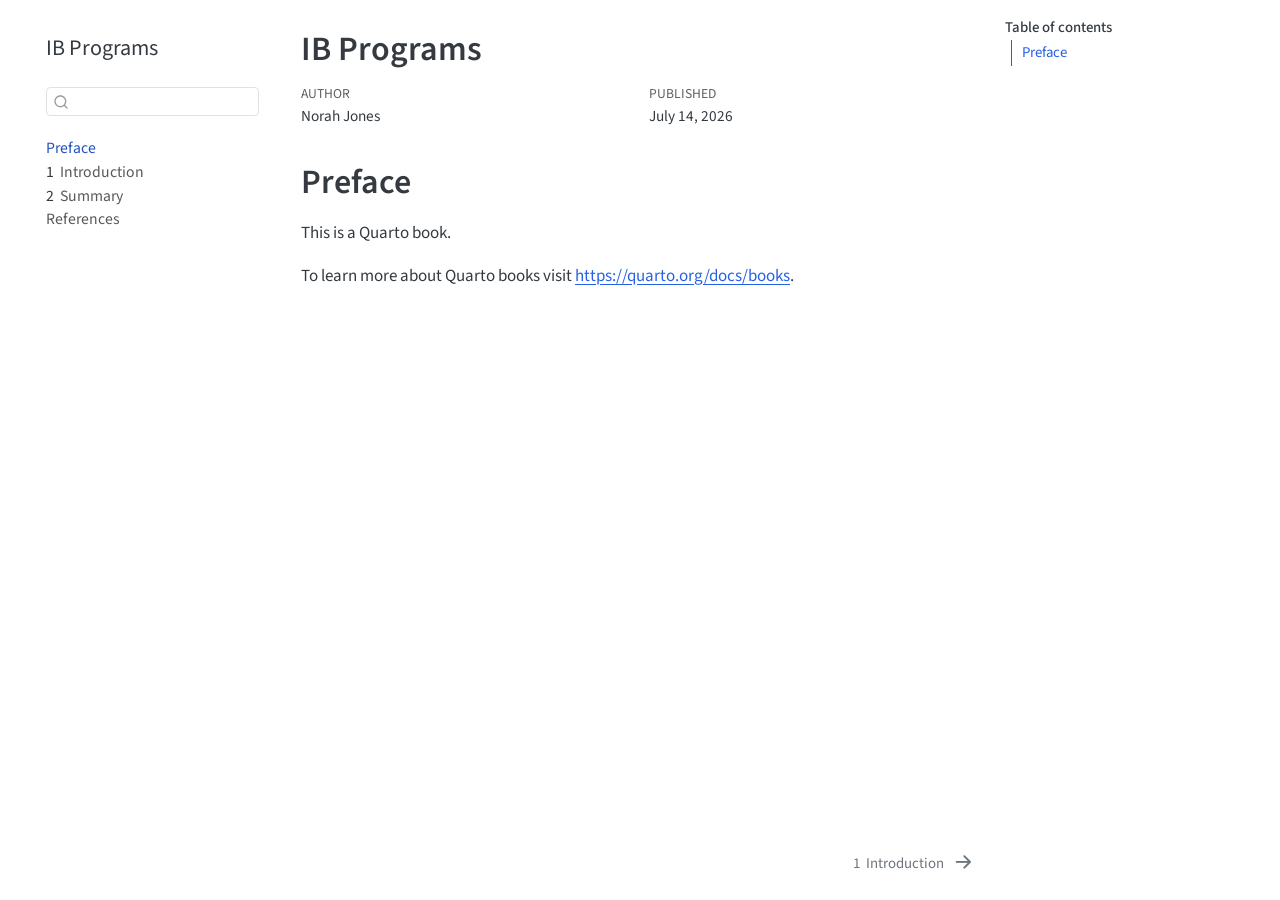
==== index.html @ 58c1e827 "Built site for gh-pages" ====
<!DOCTYPE html>
<html xmlns="http://www.w3.org/1999/xhtml" lang="en" xml:lang="en"><head>

<meta charset="utf-8">
<meta name="generator" content="quarto-1.8.26">

<meta name="viewport" content="width=device-width, initial-scale=1.0, user-scalable=yes">

<meta name="author" content="Norah Jones">
<meta name="dcterms.date" content="2026-07-14">

<title>IB Programs</title>
<style>
code{white-space: pre-wrap;}
span.smallcaps{font-variant: small-caps;}
div.columns{display: flex; gap: min(4vw, 1.5em);}
div.column{flex: auto; overflow-x: auto;}
div.hanging-indent{margin-left: 1.5em; text-indent: -1.5em;}
ul.task-list{list-style: none;}
ul.task-list li input[type="checkbox"] {
  width: 0.8em;
  margin: 0 0.8em 0.2em -1em; /* quarto-specific, see https://github.com/quarto-dev/quarto-cli/issues/4556 */ 
  vertical-align: middle;
}
</style>


<script src="site_libs/quarto-nav/quarto-nav.js"></script>
<script src="site_libs/quarto-nav/headroom.min.js"></script>
<script src="site_libs/clipboard/clipboard.min.js"></script>
<script src="site_libs/quarto-search/autocomplete.umd.js"></script>
<script src="site_libs/quarto-search/fuse.min.js"></script>
<script src="site_libs/quarto-search/quarto-search.js"></script>
<meta name="quarto:offset" content="./">
<link href="./intro.html" rel="next">
<script src="site_libs/quarto-html/quarto.js" type="module"></script>
<script src="site_libs/quarto-html/tabsets/tabsets.js" type="module"></script>
<script src="site_libs/quarto-html/axe/axe-check.js" type="module"></script>
<script src="site_libs/quarto-html/popper.min.js"></script>
<script src="site_libs/quarto-html/tippy.umd.min.js"></script>
<script src="site_libs/quarto-html/anchor.min.js"></script>
<link href="site_libs/quarto-html/tippy.css" rel="stylesheet">
<link href="site_libs/quarto-html/quarto-syntax-highlighting-587c61ba64f3a5504c4d52d930310e48.css" rel="stylesheet" id="quarto-text-highlighting-styles">
<script src="site_libs/bootstrap/bootstrap.min.js"></script>
<link href="site_libs/bootstrap/bootstrap-icons.css" rel="stylesheet">
<link href="site_libs/bootstrap/bootstrap-70a47bd5681a7291082a5b9f83d58762.min.css" rel="stylesheet" append-hash="true" id="quarto-bootstrap" data-mode="light">
<script id="quarto-search-options" type="application/json">{
  "location": "sidebar",
  "copy-button": false,
  "collapse-after": 3,
  "panel-placement": "start",
  "type": "textbox",
  "limit": 50,
  "keyboard-shortcut": [
    "f",
    "/",
    "s"
  ],
  "show-item-context": false,
  "language": {
    "search-no-results-text": "No results",
    "search-matching-documents-text": "matching documents",
    "search-copy-link-title": "Copy link to search",
    "search-hide-matches-text": "Hide additional matches",
    "search-more-match-text": "more match in this document",
    "search-more-matches-text": "more matches in this document",
    "search-clear-button-title": "Clear",
    "search-text-placeholder": "",
    "search-detached-cancel-button-title": "Cancel",
    "search-submit-button-title": "Submit",
    "search-label": "Search"
  }
}</script>


</head>

<body class="nav-sidebar floating quarto-light">

<div id="quarto-search-results"></div>
  <header id="quarto-header" class="headroom fixed-top">
  <nav class="quarto-secondary-nav">
    <div class="container-fluid d-flex">
      <button type="button" class="quarto-btn-toggle btn" data-bs-toggle="collapse" role="button" data-bs-target=".quarto-sidebar-collapse-item" aria-controls="quarto-sidebar" aria-expanded="false" aria-label="Toggle sidebar navigation" onclick="if (window.quartoToggleHeadroom) { window.quartoToggleHeadroom(); }">
        <i class="bi bi-layout-text-sidebar-reverse"></i>
      </button>
        <nav class="quarto-page-breadcrumbs" aria-label="breadcrumb"><ol class="breadcrumb"><li class="breadcrumb-item"><a href="./index.html">Preface</a></li></ol></nav>
        <a class="flex-grow-1" role="navigation" data-bs-toggle="collapse" data-bs-target=".quarto-sidebar-collapse-item" aria-controls="quarto-sidebar" aria-expanded="false" aria-label="Toggle sidebar navigation" onclick="if (window.quartoToggleHeadroom) { window.quartoToggleHeadroom(); }">      
        </a>
      <button type="button" class="btn quarto-search-button" aria-label="Search" onclick="window.quartoOpenSearch();">
        <i class="bi bi-search"></i>
      </button>
    </div>
  </nav>
</header>
<!-- content -->
<div id="quarto-content" class="quarto-container page-columns page-rows-contents page-layout-article">
<!-- sidebar -->
  <nav id="quarto-sidebar" class="sidebar collapse collapse-horizontal quarto-sidebar-collapse-item sidebar-navigation floating overflow-auto">
    <div class="pt-lg-2 mt-2 text-left sidebar-header">
    <div class="sidebar-title mb-0 py-0">
      <a href="./">IB Programs</a> 
    </div>
      </div>
        <div class="mt-2 flex-shrink-0 align-items-center">
        <div class="sidebar-search">
        <div id="quarto-search" class="" title="Search"></div>
        </div>
        </div>
    <div class="sidebar-menu-container"> 
    <ul class="list-unstyled mt-1">
        <li class="sidebar-item">
  <div class="sidebar-item-container"> 
  <a href="./index.html" class="sidebar-item-text sidebar-link active">
 <span class="menu-text">Preface</span></a>
  </div>
</li>
        <li class="sidebar-item">
  <div class="sidebar-item-container"> 
  <a href="./intro.html" class="sidebar-item-text sidebar-link">
 <span class="menu-text"><span class="chapter-number">1</span>&nbsp; <span class="chapter-title">Introduction</span></span></a>
  </div>
</li>
        <li class="sidebar-item">
  <div class="sidebar-item-container"> 
  <a href="./summary.html" class="sidebar-item-text sidebar-link">
 <span class="menu-text"><span class="chapter-number">2</span>&nbsp; <span class="chapter-title">Summary</span></span></a>
  </div>
</li>
        <li class="sidebar-item">
  <div class="sidebar-item-container"> 
  <a href="./references.html" class="sidebar-item-text sidebar-link">
 <span class="menu-text">References</span></a>
  </div>
</li>
    </ul>
    </div>
</nav>
<div id="quarto-sidebar-glass" class="quarto-sidebar-collapse-item" data-bs-toggle="collapse" data-bs-target=".quarto-sidebar-collapse-item"></div>
<!-- margin-sidebar -->
    <div id="quarto-margin-sidebar" class="sidebar margin-sidebar">
        <nav id="TOC" role="doc-toc" class="toc-active">
    <h2 id="toc-title">Table of contents</h2>
   
  <ul>
  <li><a href="#preface" id="toc-preface" class="nav-link active" data-scroll-target="#preface">Preface</a></li>
  </ul>
</nav>
    </div>
<!-- main -->
<main class="content" id="quarto-document-content">

<header id="title-block-header" class="quarto-title-block default">
<div class="quarto-title">
<h1 class="title">IB Programs</h1>
</div>



<div class="quarto-title-meta">

    <div>
    <div class="quarto-title-meta-heading">Author</div>
    <div class="quarto-title-meta-contents">
             <p>Norah Jones </p>
          </div>
  </div>
    
    <div>
    <div class="quarto-title-meta-heading">Published</div>
    <div class="quarto-title-meta-contents">
      <p class="date">July 14, 2026</p>
    </div>
  </div>
  
    
  </div>
  


</header>


<section id="preface" class="level1 unnumbered">
<h1 class="unnumbered">Preface</h1>
<p>This is a Quarto book.</p>
<p>To learn more about Quarto books visit <a href="https://quarto.org/docs/books" class="uri">https://quarto.org/docs/books</a>.</p>


</section>

</main> <!-- /main -->
<script id="quarto-html-after-body" type="application/javascript">
  window.document.addEventListener("DOMContentLoaded", function (event) {
    const icon = "";
    const anchorJS = new window.AnchorJS();
    anchorJS.options = {
      placement: 'right',
      icon: icon
    };
    anchorJS.add('.anchored');
    const isCodeAnnotation = (el) => {
      for (const clz of el.classList) {
        if (clz.startsWith('code-annotation-')) {                     
          return true;
        }
      }
      return false;
    }
    const onCopySuccess = function(e) {
      // button target
      const button = e.trigger;
      // don't keep focus
      button.blur();
      // flash "checked"
      button.classList.add('code-copy-button-checked');
      var currentTitle = button.getAttribute("title");
      button.setAttribute("title", "Copied!");
      let tooltip;
      if (window.bootstrap) {
        button.setAttribute("data-bs-toggle", "tooltip");
        button.setAttribute("data-bs-placement", "left");
        button.setAttribute("data-bs-title", "Copied!");
        tooltip = new bootstrap.Tooltip(button, 
          { trigger: "manual", 
            customClass: "code-copy-button-tooltip",
            offset: [0, -8]});
        tooltip.show();    
      }
      setTimeout(function() {
        if (tooltip) {
          tooltip.hide();
          button.removeAttribute("data-bs-title");
          button.removeAttribute("data-bs-toggle");
          button.removeAttribute("data-bs-placement");
        }
        button.setAttribute("title", currentTitle);
        button.classList.remove('code-copy-button-checked');
      }, 1000);
      // clear code selection
      e.clearSelection();
    }
    const getTextToCopy = function(trigger) {
      const outerScaffold = trigger.parentElement.cloneNode(true);
      const codeEl = outerScaffold.querySelector('code');
      for (const childEl of codeEl.children) {
        if (isCodeAnnotation(childEl)) {
          childEl.remove();
        }
      }
      return codeEl.innerText;
    }
    const clipboard = new window.ClipboardJS('.code-copy-button:not([data-in-quarto-modal])', {
      text: getTextToCopy
    });
    clipboard.on('success', onCopySuccess);
    if (window.document.getElementById('quarto-embedded-source-code-modal')) {
      const clipboardModal = new window.ClipboardJS('.code-copy-button[data-in-quarto-modal]', {
        text: getTextToCopy,
        container: window.document.getElementById('quarto-embedded-source-code-modal')
      });
      clipboardModal.on('success', onCopySuccess);
    }
      var localhostRegex = new RegExp(/^(?:http|https):\/\/localhost\:?[0-9]*\//);
      var mailtoRegex = new RegExp(/^mailto:/);
        var filterRegex = new RegExp('/' + window.location.host + '/');
      var isInternal = (href) => {
          return filterRegex.test(href) || localhostRegex.test(href) || mailtoRegex.test(href);
      }
      // Inspect non-navigation links and adorn them if external
     var links = window.document.querySelectorAll('a[href]:not(.nav-link):not(.navbar-brand):not(.toc-action):not(.sidebar-link):not(.sidebar-item-toggle):not(.pagination-link):not(.no-external):not([aria-hidden]):not(.dropdown-item):not(.quarto-navigation-tool):not(.about-link)');
      for (var i=0; i<links.length; i++) {
        const link = links[i];
        if (!isInternal(link.href)) {
          // undo the damage that might have been done by quarto-nav.js in the case of
          // links that we want to consider external
          if (link.dataset.originalHref !== undefined) {
            link.href = link.dataset.originalHref;
          }
        }
      }
    function tippyHover(el, contentFn, onTriggerFn, onUntriggerFn) {
      const config = {
        allowHTML: true,
        maxWidth: 500,
        delay: 100,
        arrow: false,
        appendTo: function(el) {
            return el.parentElement;
        },
        interactive: true,
        interactiveBorder: 10,
        theme: 'quarto',
        placement: 'bottom-start',
      };
      if (contentFn) {
        config.content = contentFn;
      }
      if (onTriggerFn) {
        config.onTrigger = onTriggerFn;
      }
      if (onUntriggerFn) {
        config.onUntrigger = onUntriggerFn;
      }
      window.tippy(el, config); 
    }
    const noterefs = window.document.querySelectorAll('a[role="doc-noteref"]');
    for (var i=0; i<noterefs.length; i++) {
      const ref = noterefs[i];
      tippyHover(ref, function() {
        // use id or data attribute instead here
        let href = ref.getAttribute('data-footnote-href') || ref.getAttribute('href');
        try { href = new URL(href).hash; } catch {}
        const id = href.replace(/^#\/?/, "");
        const note = window.document.getElementById(id);
        if (note) {
          return note.innerHTML;
        } else {
          return "";
        }
      });
    }
    const xrefs = window.document.querySelectorAll('a.quarto-xref');
    const processXRef = (id, note) => {
      // Strip column container classes
      const stripColumnClz = (el) => {
        el.classList.remove("page-full", "page-columns");
        if (el.children) {
          for (const child of el.children) {
            stripColumnClz(child);
          }
        }
      }
      stripColumnClz(note)
      if (id === null || id.startsWith('sec-')) {
        // Special case sections, only their first couple elements
        const container = document.createElement("div");
        if (note.children && note.children.length > 2) {
          container.appendChild(note.children[0].cloneNode(true));
          for (let i = 1; i < note.children.length; i++) {
            const child = note.children[i];
            if (child.tagName === "P" && child.innerText === "") {
              continue;
            } else {
              container.appendChild(child.cloneNode(true));
              break;
            }
          }
          if (window.Quarto?.typesetMath) {
            window.Quarto.typesetMath(container);
          }
          return container.innerHTML
        } else {
          if (window.Quarto?.typesetMath) {
            window.Quarto.typesetMath(note);
          }
          return note.innerHTML;
        }
      } else {
        // Remove any anchor links if they are present
        const anchorLink = note.querySelector('a.anchorjs-link');
        if (anchorLink) {
          anchorLink.remove();
        }
        if (window.Quarto?.typesetMath) {
          window.Quarto.typesetMath(note);
        }
        if (note.classList.contains("callout")) {
          return note.outerHTML;
        } else {
          return note.innerHTML;
        }
      }
    }
    for (var i=0; i<xrefs.length; i++) {
      const xref = xrefs[i];
      tippyHover(xref, undefined, function(instance) {
        instance.disable();
        let url = xref.getAttribute('href');
        let hash = undefined; 
        if (url.startsWith('#')) {
          hash = url;
        } else {
          try { hash = new URL(url).hash; } catch {}
        }
        if (hash) {
          const id = hash.replace(/^#\/?/, "");
          const note = window.document.getElementById(id);
          if (note !== null) {
            try {
              const html = processXRef(id, note.cloneNode(true));
              instance.setContent(html);
            } finally {
              instance.enable();
              instance.show();
            }
          } else {
            // See if we can fetch this
            fetch(url.split('#')[0])
            .then(res => res.text())
            .then(html => {
              const parser = new DOMParser();
              const htmlDoc = parser.parseFromString(html, "text/html");
              const note = htmlDoc.getElementById(id);
              if (note !== null) {
                const html = processXRef(id, note);
                instance.setContent(html);
              } 
            }).finally(() => {
              instance.enable();
              instance.show();
            });
          }
        } else {
          // See if we can fetch a full url (with no hash to target)
          // This is a special case and we should probably do some content thinning / targeting
          fetch(url)
          .then(res => res.text())
          .then(html => {
            const parser = new DOMParser();
            const htmlDoc = parser.parseFromString(html, "text/html");
            const note = htmlDoc.querySelector('main.content');
            if (note !== null) {
              // This should only happen for chapter cross references
              // (since there is no id in the URL)
              // remove the first header
              if (note.children.length > 0 && note.children[0].tagName === "HEADER") {
                note.children[0].remove();
              }
              const html = processXRef(null, note);
              instance.setContent(html);
            } 
          }).finally(() => {
            instance.enable();
            instance.show();
          });
        }
      }, function(instance) {
      });
    }
        let selectedAnnoteEl;
        const selectorForAnnotation = ( cell, annotation) => {
          let cellAttr = 'data-code-cell="' + cell + '"';
          let lineAttr = 'data-code-annotation="' +  annotation + '"';
          const selector = 'span[' + cellAttr + '][' + lineAttr + ']';
          return selector;
        }
        const selectCodeLines = (annoteEl) => {
          const doc = window.document;
          const targetCell = annoteEl.getAttribute("data-target-cell");
          const targetAnnotation = annoteEl.getAttribute("data-target-annotation");
          const annoteSpan = window.document.querySelector(selectorForAnnotation(targetCell, targetAnnotation));
          const lines = annoteSpan.getAttribute("data-code-lines").split(",");
          const lineIds = lines.map((line) => {
            return targetCell + "-" + line;
          })
          let top = null;
          let height = null;
          let parent = null;
          if (lineIds.length > 0) {
              //compute the position of the single el (top and bottom and make a div)
              const el = window.document.getElementById(lineIds[0]);
              top = el.offsetTop;
              height = el.offsetHeight;
              parent = el.parentElement.parentElement;
            if (lineIds.length > 1) {
              const lastEl = window.document.getElementById(lineIds[lineIds.length - 1]);
              const bottom = lastEl.offsetTop + lastEl.offsetHeight;
              height = bottom - top;
            }
            if (top !== null && height !== null && parent !== null) {
              // cook up a div (if necessary) and position it 
              let div = window.document.getElementById("code-annotation-line-highlight");
              if (div === null) {
                div = window.document.createElement("div");
                div.setAttribute("id", "code-annotation-line-highlight");
                div.style.position = 'absolute';
                parent.appendChild(div);
              }
              div.style.top = top - 2 + "px";
              div.style.height = height + 4 + "px";
              div.style.left = 0;
              let gutterDiv = window.document.getElementById("code-annotation-line-highlight-gutter");
              if (gutterDiv === null) {
                gutterDiv = window.document.createElement("div");
                gutterDiv.setAttribute("id", "code-annotation-line-highlight-gutter");
                gutterDiv.style.position = 'absolute';
                const codeCell = window.document.getElementById(targetCell);
                const gutter = codeCell.querySelector('.code-annotation-gutter');
                gutter.appendChild(gutterDiv);
              }
              gutterDiv.style.top = top - 2 + "px";
              gutterDiv.style.height = height + 4 + "px";
            }
            selectedAnnoteEl = annoteEl;
          }
        };
        const unselectCodeLines = () => {
          const elementsIds = ["code-annotation-line-highlight", "code-annotation-line-highlight-gutter"];
          elementsIds.forEach((elId) => {
            const div = window.document.getElementById(elId);
            if (div) {
              div.remove();
            }
          });
          selectedAnnoteEl = undefined;
        };
          // Handle positioning of the toggle
      window.addEventListener(
        "resize",
        throttle(() => {
          elRect = undefined;
          if (selectedAnnoteEl) {
            selectCodeLines(selectedAnnoteEl);
          }
        }, 10)
      );
      function throttle(fn, ms) {
      let throttle = false;
      let timer;
        return (...args) => {
          if(!throttle) { // first call gets through
              fn.apply(this, args);
              throttle = true;
          } else { // all the others get throttled
              if(timer) clearTimeout(timer); // cancel #2
              timer = setTimeout(() => {
                fn.apply(this, args);
                timer = throttle = false;
              }, ms);
          }
        };
      }
        // Attach click handler to the DT
        const annoteDls = window.document.querySelectorAll('dt[data-target-cell]');
        for (const annoteDlNode of annoteDls) {
          annoteDlNode.addEventListener('click', (event) => {
            const clickedEl = event.target;
            if (clickedEl !== selectedAnnoteEl) {
              unselectCodeLines();
              const activeEl = window.document.querySelector('dt[data-target-cell].code-annotation-active');
              if (activeEl) {
                activeEl.classList.remove('code-annotation-active');
              }
              selectCodeLines(clickedEl);
              clickedEl.classList.add('code-annotation-active');
            } else {
              // Unselect the line
              unselectCodeLines();
              clickedEl.classList.remove('code-annotation-active');
            }
          });
        }
    const findCites = (el) => {
      const parentEl = el.parentElement;
      if (parentEl) {
        const cites = parentEl.dataset.cites;
        if (cites) {
          return {
            el,
            cites: cites.split(' ')
          };
        } else {
          return findCites(el.parentElement)
        }
      } else {
        return undefined;
      }
    };
    var bibliorefs = window.document.querySelectorAll('a[role="doc-biblioref"]');
    for (var i=0; i<bibliorefs.length; i++) {
      const ref = bibliorefs[i];
      const citeInfo = findCites(ref);
      if (citeInfo) {
        tippyHover(citeInfo.el, function() {
          var popup = window.document.createElement('div');
          citeInfo.cites.forEach(function(cite) {
            var citeDiv = window.document.createElement('div');
            citeDiv.classList.add('hanging-indent');
            citeDiv.classList.add('csl-entry');
            var biblioDiv = window.document.getElementById('ref-' + cite);
            if (biblioDiv) {
              citeDiv.innerHTML = biblioDiv.innerHTML;
            }
            popup.appendChild(citeDiv);
          });
          return popup.innerHTML;
        });
      }
    }
  });
  </script>
<nav class="page-navigation">
  <div class="nav-page nav-page-previous">
  </div>
  <div class="nav-page nav-page-next">
      <a href="./intro.html" class="pagination-link" aria-label="Introduction">
        <span class="nav-page-text"><span class="chapter-number">1</span>&nbsp; <span class="chapter-title">Introduction</span></span> <i class="bi bi-arrow-right-short"></i>
      </a>
  </div>
</nav>
</div> <!-- /content -->




</body></html>
---- site_libs/quarto-html/tippy.css ----
.tippy-box[data-animation=fade][data-state=hidden]{opacity:0}[data-tippy-root]{max-width:calc(100vw - 10px)}.tippy-box{position:relative;background-color:#333;color:#fff;border-radius:4px;font-size:14px;line-height:1.4;white-space:normal;outline:0;transition-property:transform,visibility,opacity}.tippy-box[data-placement^=top]>.tippy-arrow{bottom:0}.tippy-box[data-placement^=top]>.tippy-arrow:before{bottom:-7px;left:0;border-width:8px 8px 0;border-top-color:initial;transform-origin:center top}.tippy-box[data-placement^=bottom]>.tippy-arrow{top:0}.tippy-box[data-placement^=bottom]>.tippy-arrow:before{top:-7px;left:0;border-width:0 8px 8px;border-bottom-color:initial;transform-origin:center bottom}.tippy-box[data-placement^=left]>.tippy-arrow{right:0}.tippy-box[data-placement^=left]>.tippy-arrow:before{border-width:8px 0 8px 8px;border-left-color:initial;right:-7px;transform-origin:center left}.tippy-box[data-placement^=right]>.tippy-arrow{left:0}.tippy-box[data-placement^=right]>.tippy-arrow:before{left:-7px;border-width:8px 8px 8px 0;border-right-color:initial;transform-origin:center right}.tippy-box[data-inertia][data-state=visible]{transition-timing-function:cubic-bezier(.54,1.5,.38,1.11)}.tippy-arrow{width:16px;height:16px;color:#333}.tippy-arrow:before{content:"";position:absolute;border-color:transparent;border-style:solid}.tippy-content{position:relative;padding:5px 9px;z-index:1}
---- site_libs/quarto-html/quarto-syntax-highlighting-587c61ba64f3a5504c4d52d930310e48.css ----
/* quarto syntax highlight colors */
:root {
  --quarto-hl-ot-color: #003B4F;
  --quarto-hl-at-color: #657422;
  --quarto-hl-ss-color: #20794D;
  --quarto-hl-an-color: #5E5E5E;
  --quarto-hl-fu-color: #4758AB;
  --quarto-hl-st-color: #20794D;
  --quarto-hl-cf-color: #003B4F;
  --quarto-hl-op-color: #5E5E5E;
  --quarto-hl-er-color: #AD0000;
  --quarto-hl-bn-color: #AD0000;
  --quarto-hl-al-color: #AD0000;
  --quarto-hl-va-color: #111111;
  --quarto-hl-bu-color: inherit;
  --quarto-hl-ex-color: inherit;
  --quarto-hl-pp-color: #AD0000;
  --quarto-hl-in-color: #5E5E5E;
  --quarto-hl-vs-color: #20794D;
  --quarto-hl-wa-color: #5E5E5E;
  --quarto-hl-do-color: #5E5E5E;
  --quarto-hl-im-color: #00769E;
  --quarto-hl-ch-color: #20794D;
  --quarto-hl-dt-color: #AD0000;
  --quarto-hl-fl-color: #AD0000;
  --quarto-hl-co-color: #5E5E5E;
  --quarto-hl-cv-color: #5E5E5E;
  --quarto-hl-cn-color: #8f5902;
  --quarto-hl-sc-color: #5E5E5E;
  --quarto-hl-dv-color: #AD0000;
  --quarto-hl-kw-color: #003B4F;
}

/* other quarto variables */
:root {
  --quarto-font-monospace: SFMono-Regular, Menlo, Monaco, Consolas, "Liberation Mono", "Courier New", monospace;
}

/* syntax highlight based on Pandoc's rules */
pre > code.sourceCode > span {
  color: #003B4F;
}

code.sourceCode > span {
  color: #003B4F;
}

div.sourceCode,
div.sourceCode pre.sourceCode {
  color: #003B4F;
}

/* Normal */
code span {
  color: #003B4F;
}

/* Alert */
code span.al {
  color: #AD0000;
  font-style: inherit;
}

/* Annotation */
code span.an {
  color: #5E5E5E;
  font-style: inherit;
}

/* Attribute */
code span.at {
  color: #657422;
  font-style: inherit;
}

/* BaseN */
code span.bn {
  color: #AD0000;
  font-style: inherit;
}

/* BuiltIn */
code span.bu {
  font-style: inherit;
}

/* ControlFlow */
code span.cf {
  color: #003B4F;
  font-weight: bold;
  font-style: inherit;
}

/* Char */
code span.ch {
  color: #20794D;
  font-style: inherit;
}

/* Constant */
code span.cn {
  color: #8f5902;
  font-style: inherit;
}

/* Comment */
code span.co {
  color: #5E5E5E;
  font-style: inherit;
}

/* CommentVar */
code span.cv {
  color: #5E5E5E;
  font-style: italic;
}

/* Documentation */
code span.do {
  color: #5E5E5E;
  font-style: italic;
}

/* DataType */
code span.dt {
  color: #AD0000;
  font-style: inherit;
}

/* DecVal */
code span.dv {
  color: #AD0000;
  font-style: inherit;
}

/* Error */
code span.er {
  color: #AD0000;
  font-style: inherit;
}

/* Extension */
code span.ex {
  font-style: inherit;
}

/* Float */
code span.fl {
  color: #AD0000;
  font-style: inherit;
}

/* Function */
code span.fu {
  color: #4758AB;
  font-style: inherit;
}

/* Import */
code span.im {
  color: #00769E;
  font-style: inherit;
}

/* Information */
code span.in {
  color: #5E5E5E;
  font-style: inherit;
}

/* Keyword */
code span.kw {
  color: #003B4F;
  font-weight: bold;
  font-style: inherit;
}

/* Operator */
code span.op {
  color: #5E5E5E;
  font-style: inherit;
}

/* Other */
code span.ot {
  color: #003B4F;
  font-style: inherit;
}

/* Preprocessor */
code span.pp {
  color: #AD0000;
  font-style: inherit;
}

/* SpecialChar */
code span.sc {
  color: #5E5E5E;
  font-style: inherit;
}

/* SpecialString */
code span.ss {
  color: #20794D;
  font-style: inherit;
}

/* String */
code span.st {
  color: #20794D;
  font-style: inherit;
}

/* Variable */
code span.va {
  color: #111111;
  font-style: inherit;
}

/* VerbatimString */
code span.vs {
  color: #20794D;
  font-style: inherit;
}

/* Warning */
code span.wa {
  color: #5E5E5E;
  font-style: italic;
}

.prevent-inlining {
  content: "</";
}

/*# sourceMappingURL=2dce1cc6c82594539e1579de68416b47.css.map */
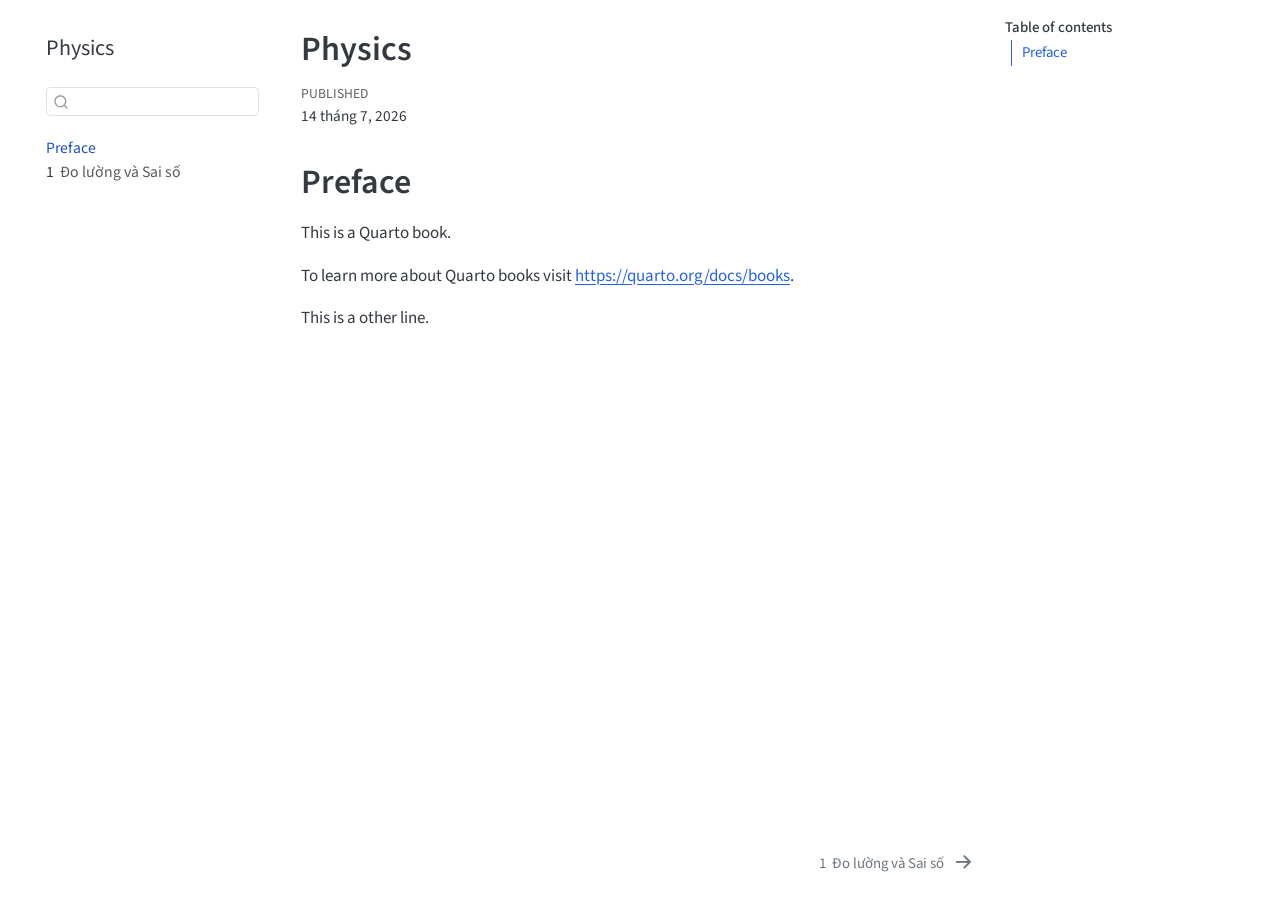
==== commit 9f6c9630: "Built site for gh-pages" ====
--- a/index.html
+++ b/index.html
@@ -1,15 +1,13 @@
 <!DOCTYPE html>
-<html xmlns="http://www.w3.org/1999/xhtml" lang="en" xml:lang="en"><head>
+<html xmlns="http://www.w3.org/1999/xhtml" lang="vi" xml:lang="vi"><head>
 
 <meta charset="utf-8">
 <meta name="generator" content="quarto-1.8.26">
 
 <meta name="viewport" content="width=device-width, initial-scale=1.0, user-scalable=yes">
 
-<meta name="author" content="Norah Jones">
-<meta name="dcterms.date" content="2026-07-14">
-
-<title>IB Programs</title>
+
+<title>Physics</title>
 <style>
 code{white-space: pre-wrap;}
 span.smallcaps{font-variant: small-caps;}
@@ -32,7 +30,7 @@
 <script src="site_libs/quarto-search/fuse.min.js"></script>
 <script src="site_libs/quarto-search/quarto-search.js"></script>
 <meta name="quarto:offset" content="./">
-<link href="./intro.html" rel="next">
+<link href="./measure.html" rel="next">
 <script src="site_libs/quarto-html/quarto.js" type="module"></script>
 <script src="site_libs/quarto-html/tabsets/tabsets.js" type="module"></script>
 <script src="site_libs/quarto-html/axe/axe-check.js" type="module"></script>
@@ -99,7 +97,7 @@
   <nav id="quarto-sidebar" class="sidebar collapse collapse-horizontal quarto-sidebar-collapse-item sidebar-navigation floating overflow-auto">
     <div class="pt-lg-2 mt-2 text-left sidebar-header">
     <div class="sidebar-title mb-0 py-0">
-      <a href="./">IB Programs</a> 
+      <a href="./">Physics</a> 
     </div>
       </div>
         <div class="mt-2 flex-shrink-0 align-items-center">
@@ -117,20 +115,8 @@
 </li>
         <li class="sidebar-item">
   <div class="sidebar-item-container"> 
-  <a href="./intro.html" class="sidebar-item-text sidebar-link">
- <span class="menu-text"><span class="chapter-number">1</span>&nbsp; <span class="chapter-title">Introduction</span></span></a>
-  </div>
-</li>
-        <li class="sidebar-item">
-  <div class="sidebar-item-container"> 
-  <a href="./summary.html" class="sidebar-item-text sidebar-link">
- <span class="menu-text"><span class="chapter-number">2</span>&nbsp; <span class="chapter-title">Summary</span></span></a>
-  </div>
-</li>
-        <li class="sidebar-item">
-  <div class="sidebar-item-container"> 
-  <a href="./references.html" class="sidebar-item-text sidebar-link">
- <span class="menu-text">References</span></a>
+  <a href="./measure.html" class="sidebar-item-text sidebar-link">
+ <span class="menu-text"><span class="chapter-number">1</span>&nbsp; <span class="chapter-title">Đo lường và Sai số</span></span></a>
   </div>
 </li>
     </ul>
@@ -152,24 +138,18 @@
 
 <header id="title-block-header" class="quarto-title-block default">
 <div class="quarto-title">
-<h1 class="title">IB Programs</h1>
+<h1 class="title">Physics</h1>
 </div>
 
 
 
 <div class="quarto-title-meta">
 
-    <div>
-    <div class="quarto-title-meta-heading">Author</div>
-    <div class="quarto-title-meta-contents">
-             <p>Norah Jones </p>
-          </div>
-  </div>
     
     <div>
     <div class="quarto-title-meta-heading">Published</div>
     <div class="quarto-title-meta-contents">
-      <p class="date">July 14, 2026</p>
+      <p class="date">14 tháng 7, 2026</p>
     </div>
   </div>
   
@@ -185,6 +165,7 @@
 <h1 class="unnumbered">Preface</h1>
 <p>This is a Quarto book.</p>
 <p>To learn more about Quarto books visit <a href="https://quarto.org/docs/books" class="uri">https://quarto.org/docs/books</a>.</p>
+<p>This is a other line.</p>
 
 
 </section>
@@ -594,8 +575,8 @@
   <div class="nav-page nav-page-previous">
   </div>
   <div class="nav-page nav-page-next">
-      <a href="./intro.html" class="pagination-link" aria-label="Introduction">
-        <span class="nav-page-text"><span class="chapter-number">1</span>&nbsp; <span class="chapter-title">Introduction</span></span> <i class="bi bi-arrow-right-short"></i>
+      <a href="./measure.html" class="pagination-link" aria-label="Đo lường và Sai số">
+        <span class="nav-page-text"><span class="chapter-number">1</span>&nbsp; <span class="chapter-title">Đo lường và Sai số</span></span> <i class="bi bi-arrow-right-short"></i>
       </a>
   </div>
 </nav>
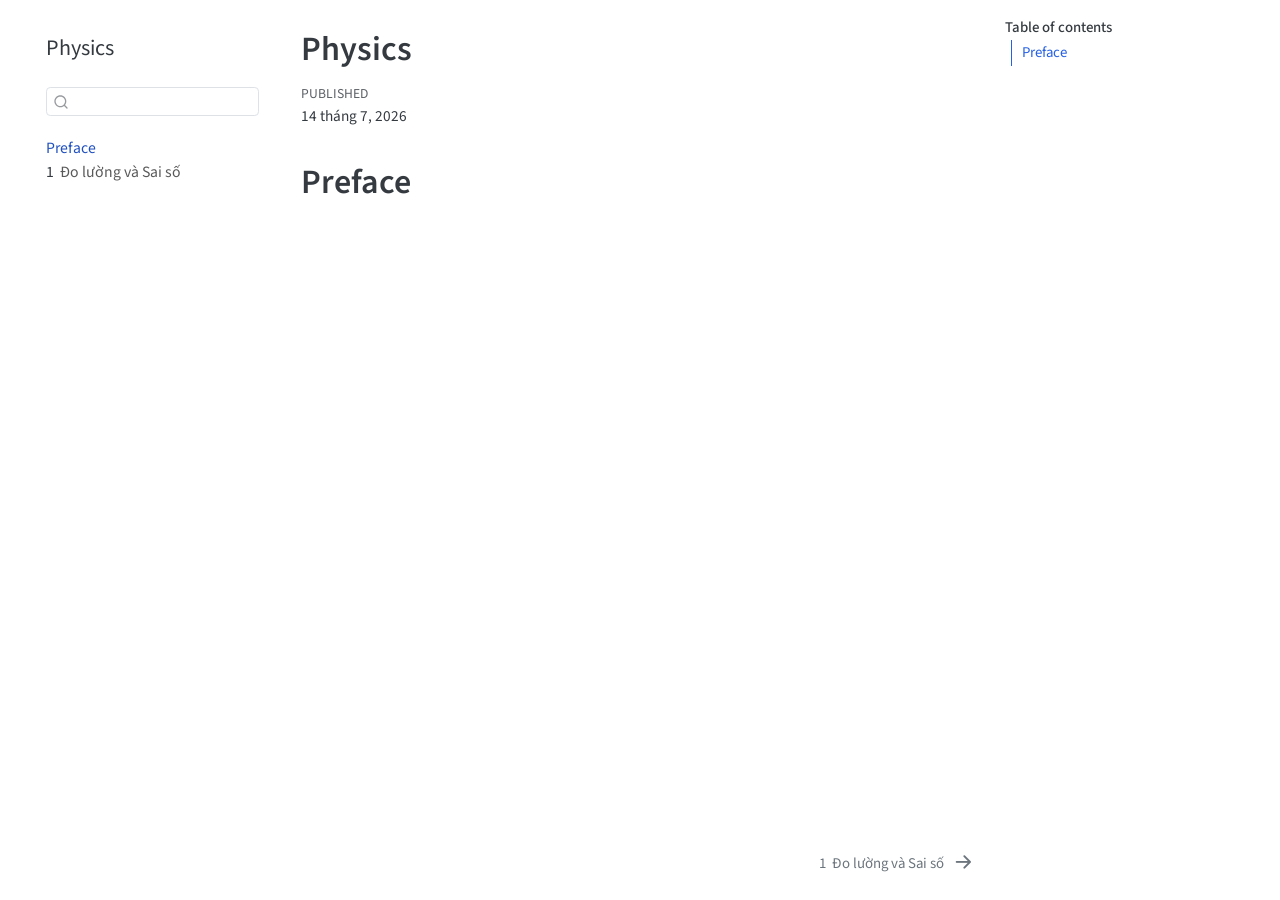
==== commit 2a9a622f: "Built site for gh-pages" ====
--- a/index.html
+++ b/index.html
@@ -163,9 +163,6 @@
 
 <section id="preface" class="level1 unnumbered">
 <h1 class="unnumbered">Preface</h1>
-<p>This is a Quarto book.</p>
-<p>To learn more about Quarto books visit <a href="https://quarto.org/docs/books" class="uri">https://quarto.org/docs/books</a>.</p>
-<p>This is a other line.</p>
 
 
 </section>
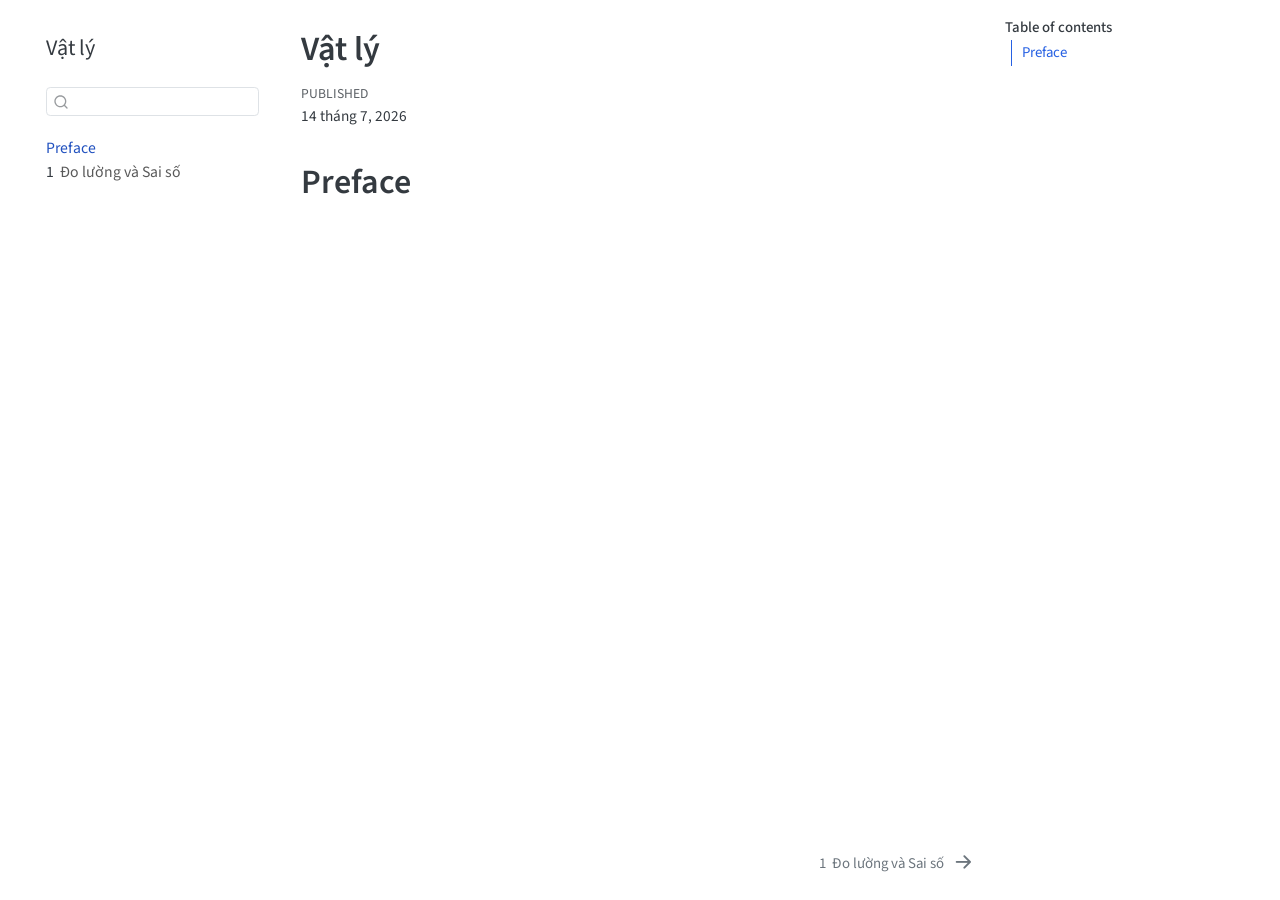
==== commit 68c2e656: "Built site for gh-pages" ====
--- a/index.html
+++ b/index.html
@@ -7,7 +7,7 @@
 <meta name="viewport" content="width=device-width, initial-scale=1.0, user-scalable=yes">
 
 
-<title>Physics</title>
+<title>Vật lý</title>
 <style>
 code{white-space: pre-wrap;}
 span.smallcaps{font-variant: small-caps;}
@@ -97,7 +97,7 @@
   <nav id="quarto-sidebar" class="sidebar collapse collapse-horizontal quarto-sidebar-collapse-item sidebar-navigation floating overflow-auto">
     <div class="pt-lg-2 mt-2 text-left sidebar-header">
     <div class="sidebar-title mb-0 py-0">
-      <a href="./">Physics</a> 
+      <a href="./">Vật lý</a> 
     </div>
       </div>
         <div class="mt-2 flex-shrink-0 align-items-center">
@@ -138,7 +138,7 @@
 
 <header id="title-block-header" class="quarto-title-block default">
 <div class="quarto-title">
-<h1 class="title">Physics</h1>
+<h1 class="title">Vật lý</h1>
 </div>
 
 
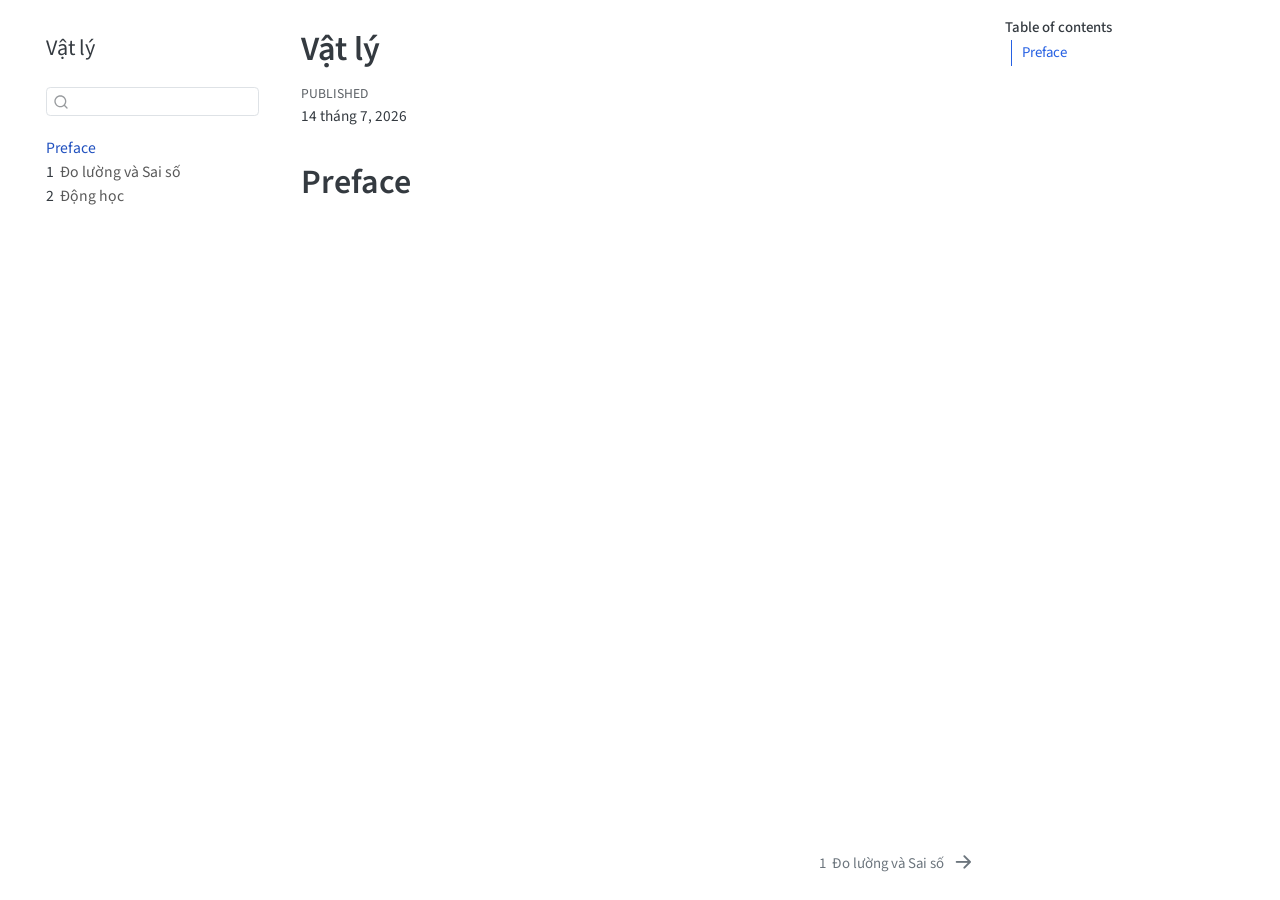
==== commit 141c384c: "Built site for gh-pages" ====
--- a/index.html
+++ b/index.html
@@ -71,6 +71,7 @@
 }</script>
 
 
+<link rel="stylesheet" href="styles.css">
 </head>
 
 <body class="nav-sidebar floating quarto-light">
@@ -119,6 +120,12 @@
  <span class="menu-text"><span class="chapter-number">1</span>&nbsp; <span class="chapter-title">Đo lường và Sai số</span></span></a>
   </div>
 </li>
+        <li class="sidebar-item">
+  <div class="sidebar-item-container"> 
+  <a href="./motion.html" class="sidebar-item-text sidebar-link">
+ <span class="menu-text"><span class="chapter-number">2</span>&nbsp; <span class="chapter-title">Động học</span></span></a>
+  </div>
+</li>
     </ul>
     </div>
 </nav>
--- a/styles.css
+++ b/styles.css
@@ -0,0 +1,10 @@
+.quarto-figure,
+figure {
+  text-align: center;
+}
+
+.figure-caption,
+.table-caption,
+.caption {
+  text-align: center;
+}
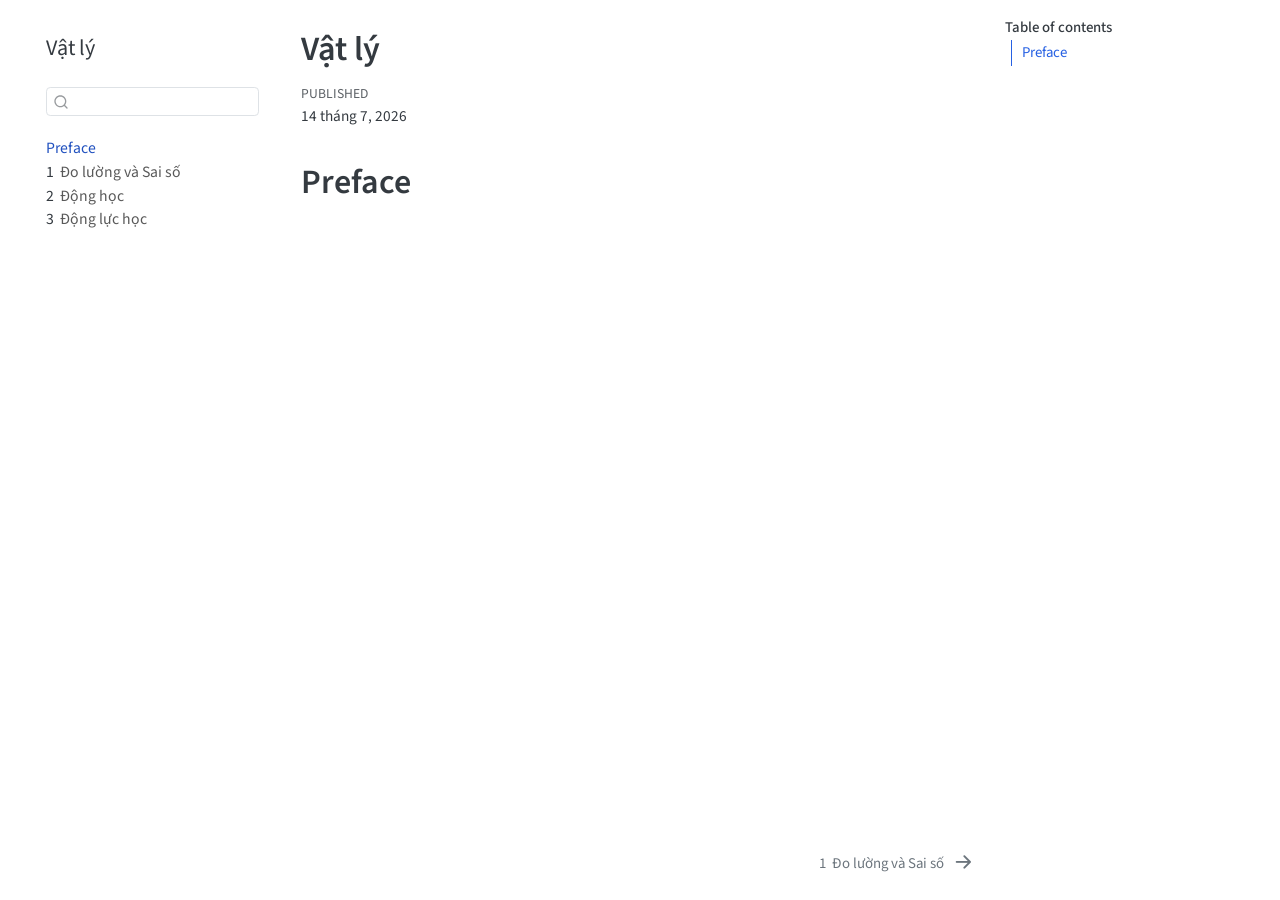
==== commit 791047d2: "Built site for gh-pages" ====
--- a/index.html
+++ b/index.html
@@ -126,6 +126,12 @@
  <span class="menu-text"><span class="chapter-number">2</span>&nbsp; <span class="chapter-title">Động học</span></span></a>
   </div>
 </li>
+        <li class="sidebar-item">
+  <div class="sidebar-item-container"> 
+  <a href="./forces.html" class="sidebar-item-text sidebar-link">
+ <span class="menu-text"><span class="chapter-number">3</span>&nbsp; <span class="chapter-title">Động lực học</span></span></a>
+  </div>
+</li>
     </ul>
     </div>
 </nav>
--- a/styles.css
+++ b/styles.css
@@ -1,6 +1,7 @@
-.quarto-figure,
-figure {
-  text-align: center;
+img {
+  display: block;
+  margin-left: auto;
+  margin-right: auto;
 }
 
 .figure-caption,
@@ -8,3 +9,8 @@
 .caption {
   text-align: center;
 }
+
+.quarto-figure,
+figure {
+  text-align: center;
+}
